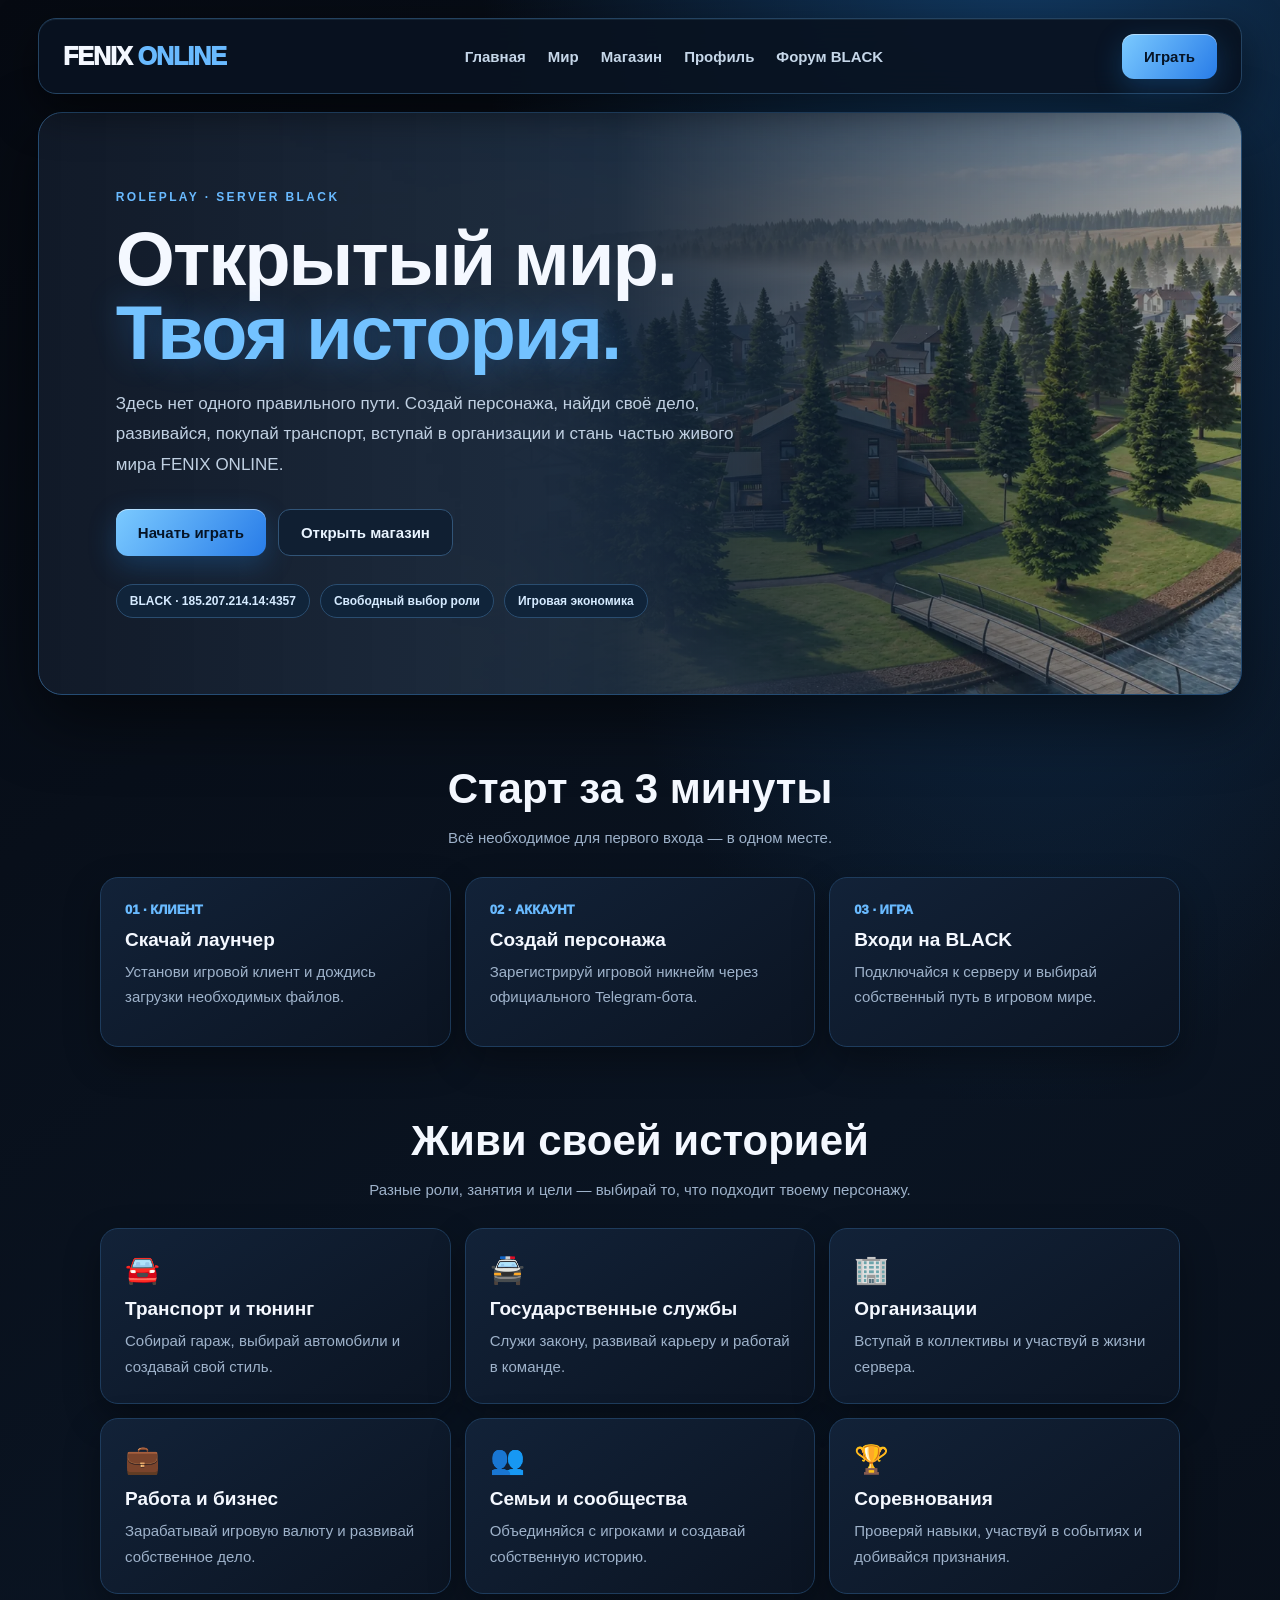
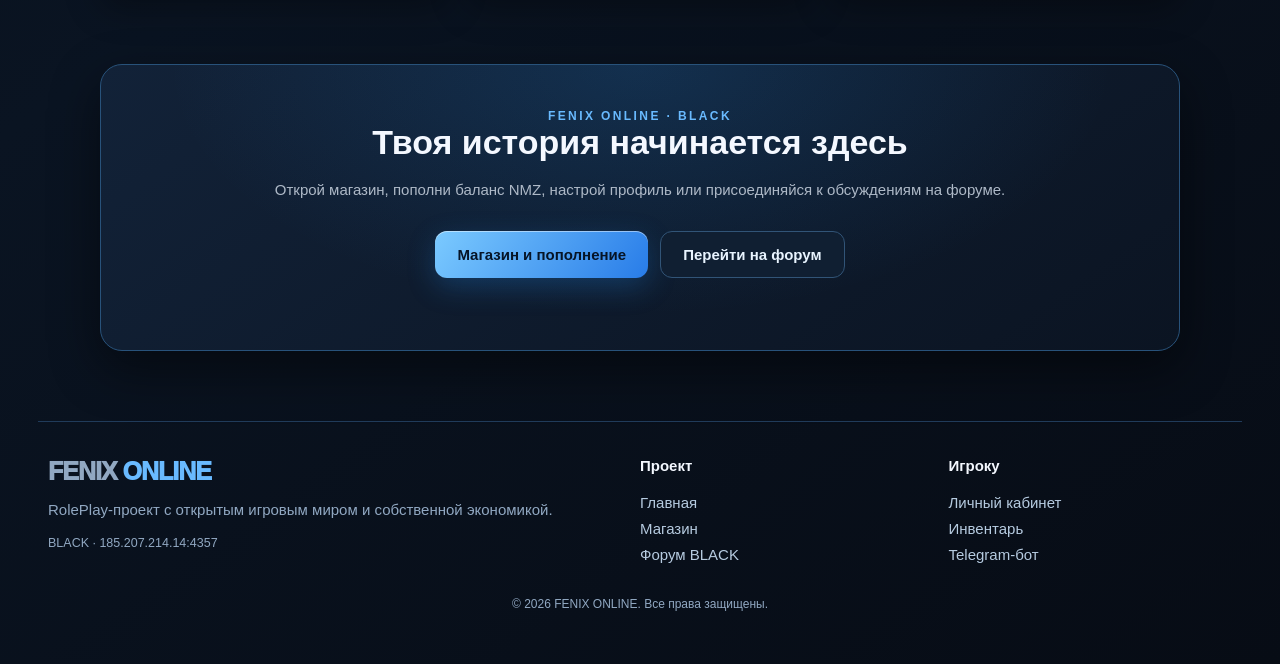
==== webapp/index.html @ 5102ebbe "Refresh FENIX website visual theme (CSS only)" ====
<!doctype html><html lang="ru"><head><meta charset="utf-8"><meta name="viewport" content="width=device-width,initial-scale=1"><title>FENIX ONLINE — Открытый мир. Твоя история.</title><style>
*{box-sizing:border-box}html{scroll-behavior:smooth}body{margin:0;background:#090d13;color:#f3f6fa;font:15px Inter,Segoe UI,Arial,sans-serif}a{color:inherit;text-decoration:none}.wrap{max-width:1240px;margin:auto;padding:18px}.nav{height:76px;display:flex;align-items:center;justify-content:space-between;gap:24px;padding:0 24px;background:#111821ef;border:1px solid #303a47;border-radius:18px;position:sticky;top:10px;z-index:5;backdrop-filter:blur(16px)}.brand{font-size:25px;font-weight:1000;letter-spacing:-1px}.brand span{color:#ffae2b}.links{display:flex;gap:22px;align-items:center;flex-wrap:wrap;font-weight:700;color:#c3ccd7}.links a:hover{color:#ffc15a}.btn{display:inline-flex;align-items:center;justify-content:center;padding:14px 22px;border-radius:12px;background:linear-gradient(110deg,#ffc04d,#ff9417);color:#201506;font-weight:900;border:0;cursor:pointer;box-shadow:0 9px 25px #ff9e1c28}.btn.ghost{background:#1a2330;color:#f3f6fa;border:1px solid #3a4655;box-shadow:none}.hero{margin:18px 0;border:1px solid #394352;border-radius:24px;min-height:560px;display:flex;align-items:center;padding:clamp(28px,6vw,82px);background:linear-gradient(90deg,#090d13 0%,#090d13e8 38%,#090d1350 100%),url('/assets/home-v748-world.webp') center/cover;overflow:hidden}.hero-inner{max-width:670px}.eyebrow{font-size:12px;letter-spacing:2.4px;color:#ffb43e;font-weight:900}.hero h1{font-size:clamp(42px,6vw,76px);line-height:.98;letter-spacing:-2px;margin:18px 0}.hero h1 span{color:#ffad2e}.lead{color:#c0c9d4;font-size:17px;line-height:1.8;max-width:630px}.actions{display:flex;gap:12px;flex-wrap:wrap;margin:28px 0}.pills{display:flex;gap:10px;flex-wrap:wrap}.pill{padding:9px 13px;border-radius:999px;background:#ffffff12;border:1px solid #ffffff20;color:#d6dde6;font-size:12px;font-weight:700}.section{max-width:1080px;margin:70px auto}.title{text-align:center;font-size:clamp(28px,4vw,42px);margin:0 0 12px}.sub{text-align:center;color:#9eabb9;line-height:1.7;max-width:700px;margin:0 auto 26px}.steps,.features{display:grid;grid-template-columns:repeat(3,1fr);gap:14px}.card,.feature{padding:24px;background:linear-gradient(145deg,#171f2a,#10161f);border:1px solid #303a47;border-radius:18px;min-height:170px}.num{color:#ffb13b;font-weight:1000;font-size:13px}.card h3,.feature h3{margin:12px 0 8px;font-size:19px}.card p,.feature p{color:#aeb9c7;line-height:1.7;margin:0}.feature .ico{font-size:28px}.cta{padding:44px;text-align:center;border-radius:22px;border:1px solid #66471f;background:radial-gradient(ellipse at 50% 0,#ff9e1c25,transparent 60%),linear-gradient(145deg,#171f2a,#10161f)}.cta h2{font-size:34px;margin:0 0 12px}.cta p{color:#aeb9c7;line-height:1.7}.footer{border-top:1px solid #303a47;margin-top:70px;padding:35px 10px;color:#8895a4}.footgrid{display:grid;grid-template-columns:2fr 1fr 1fr;gap:25px}.footer h4{color:#f2f5f8;margin-top:0}.footer a{display:block;margin:9px 0;color:#aeb9c7}.copyright{margin-top:25px;font-size:12px;text-align:center}@media(max-width:850px){.nav{height:auto;padding:16px;align-items:flex-start;flex-direction:column}.links{gap:13px}.hero{min-height:480px;background-position:58% center}.steps,.features{grid-template-columns:1fr 1fr}.footgrid{grid-template-columns:1fr 1fr}}@media(max-width:560px){.wrap{padding:10px}.hero{padding:28px 20px;min-height:490px}.hero h1{font-size:44px}.lead{font-size:15px}.steps,.features,.footgrid{grid-template-columns:1fr}.section{margin:48px auto}.cta{padding:30px 20px}}
/* FENIX ONLINE visual refresh — CSS only */
:root{color-scheme:dark;--fx-bg:#070c15;--fx-panel:#0e1929;--fx-line:#203b5a;--fx-blue:#65baff;--fx-muted:#9eb2ca}
body{background:radial-gradient(ellipse at 80% -10%,#123d68 0,transparent 38%),linear-gradient(145deg,#060a12,#0a1422 55%,#070c15);color:#f4f8ff}
.nav{background:#091321ed;border-color:#244361;box-shadow:0 16px 44px #0008,inset 0 1px #8bcaff16}
.brand span,.eyebrow,.num{color:#69baff}
.links{color:#c6d7e9}.links a:hover{color:#80c8ff}
.btn{background:linear-gradient(125deg,#7bcaff,#287ce8);color:#061426;box-shadow:0 9px 28px #2188e644,inset 0 1px #fff7;transition:.2s}
.btn:hover{transform:translateY(-2px);box-shadow:0 13px 34px #2188e666}
.btn.ghost{background:#101f32;color:#e9f4ff;border:1px solid #315477;box-shadow:none}
.hero{border-color:#254c73;background:linear-gradient(90deg,#07101ff5 0%,#0a1b30e8 48%,#09172855 100%),url('/assets/home-v748-world.webp') center/cover;box-shadow:0 24px 65px #0008}
.hero h1 span{color:#73c2ff;text-shadow:0 0 34px #3a9cff55}.lead{color:#c0d0e2}
.pill{background:#10243a;border-color:#2a4d70;color:#d5eaff}
.card,.feature{background:linear-gradient(145deg,#122238,#0b1422);border-color:#1e3c5d;box-shadow:0 14px 36px #0005;transition:.22s}
.card:hover,.feature:hover{transform:translateY(-4px);border-color:#4a94ce;box-shadow:0 20px 44px #0008,0 0 24px #268be51c}
.card p,.feature p,.sub{color:var(--fx-muted)}
.cta{border-color:#28527a;background:radial-gradient(ellipse at 50% 0,#258de52b,transparent 62%),linear-gradient(145deg,#122238,#0b1422);box-shadow:0 18px 50px #0007}
.footer{border-color:#203b5a;color:#91a8c2}.footer h4{color:#f4f8ff}.footer a{color:#b6cbe0}.footer a:hover{color:#72c1ff}
@media(prefers-reduced-motion:reduce){*,*::before,*::after{transition:none!important;scroll-behavior:auto!important}}
</style></head><body><main class="wrap"><header class="nav"><a class="brand" href="/">FENIX <span>ONLINE</span></a><nav class="links"><a href="/">Главная</a><a href="#world">Мир</a><a href="/store">Магазин</a><a href="/account">Профиль</a><a href="http://forum.wh35748.web1.maze-tech.ru/index.php?forums/black.23/">Форум BLACK</a></nav><a class="btn" href="samp://185.207.214.14:4357">Играть</a></header>
<section class="hero"><div class="hero-inner"><div class="eyebrow">ROLEPLAY · SERVER BLACK</div><h1>Открытый мир.<br><span>Твоя история.</span></h1><p class="lead">Здесь нет одного правильного пути. Создай персонажа, найди своё дело, развивайся, покупай транспорт, вступай в организации и стань частью живого мира FENIX ONLINE.</p><div class="actions"><a class="btn" href="samp://185.207.214.14:4357">Начать играть</a><a class="btn ghost" href="/store">Открыть магазин</a></div><div class="pills"><span class="pill">BLACK · 185.207.214.14:4357</span><span class="pill">Свободный выбор роли</span><span class="pill">Игровая экономика</span></div></div></section>
<section class="section"><h2 class="title">Старт за 3 минуты</h2><p class="sub">Всё необходимое для первого входа — в одном месте.</p><div class="steps"><article class="card"><div class="num">01 · КЛИЕНТ</div><h3>Скачай лаунчер</h3><p>Установи игровой клиент и дождись загрузки необходимых файлов.</p></article><article class="card"><div class="num">02 · АККАУНТ</div><h3>Создай персонажа</h3><p>Зарегистрируй игровой никнейм через официального Telegram-бота.</p></article><article class="card"><div class="num">03 · ИГРА</div><h3>Входи на BLACK</h3><p>Подключайся к серверу и выбирай собственный путь в игровом мире.</p></article></div></section>
<section class="section" id="world"><h2 class="title">Живи своей историей</h2><p class="sub">Разные роли, занятия и цели — выбирай то, что подходит твоему персонажу.</p><div class="features"><article class="feature"><div class="ico">🚘</div><h3>Транспорт и тюнинг</h3><p>Собирай гараж, выбирай автомобили и создавай свой стиль.</p></article><article class="feature"><div class="ico">🚔</div><h3>Государственные службы</h3><p>Служи закону, развивай карьеру и работай в команде.</p></article><article class="feature"><div class="ico">🏢</div><h3>Организации</h3><p>Вступай в коллективы и участвуй в жизни сервера.</p></article><article class="feature"><div class="ico">💼</div><h3>Работа и бизнес</h3><p>Зарабатывай игровую валюту и развивай собственное дело.</p></article><article class="feature"><div class="ico">👥</div><h3>Семьи и сообщества</h3><p>Объединяйся с игроками и создавай собственную историю.</p></article><article class="feature"><div class="ico">🏆</div><h3>Соревнования</h3><p>Проверяй навыки, участвуй в событиях и добивайся признания.</p></article></div></section>
<section class="section"><div class="cta"><div class="eyebrow">FENIX ONLINE · BLACK</div><h2>Твоя история начинается здесь</h2><p>Открой магазин, пополни баланс NMZ, настрой профиль или присоединяйся к обсуждениям на форуме.</p><div class="actions" style="justify-content:center"><a class="btn" href="/store">Магазин и пополнение</a><a class="btn ghost" href="http://forum.wh35748.web1.maze-tech.ru/index.php?forums/black.23/">Перейти на форум</a></div></div></section>
<footer class="footer"><div class="footgrid"><div><div class="brand">FENIX <span>ONLINE</span></div><p>RolePlay-проект с открытым игровым миром и собственной экономикой.</p><small>BLACK · 185.207.214.14:4357</small></div><div><h4>Проект</h4><a href="/">Главная</a><a href="/store">Магазин</a><a href="http://forum.wh35748.web1.maze-tech.ru/index.php?forums/black.23/">Форум BLACK</a></div><div><h4>Игроку</h4><a href="/account">Личный кабинет</a><a href="/inventory">Инвентарь</a><a href="https://t.me/FenixMediarobot">Telegram-бот</a></div></div><div class="copyright">© 2026 FENIX ONLINE. Все права защищены.</div></footer></main></body></html>
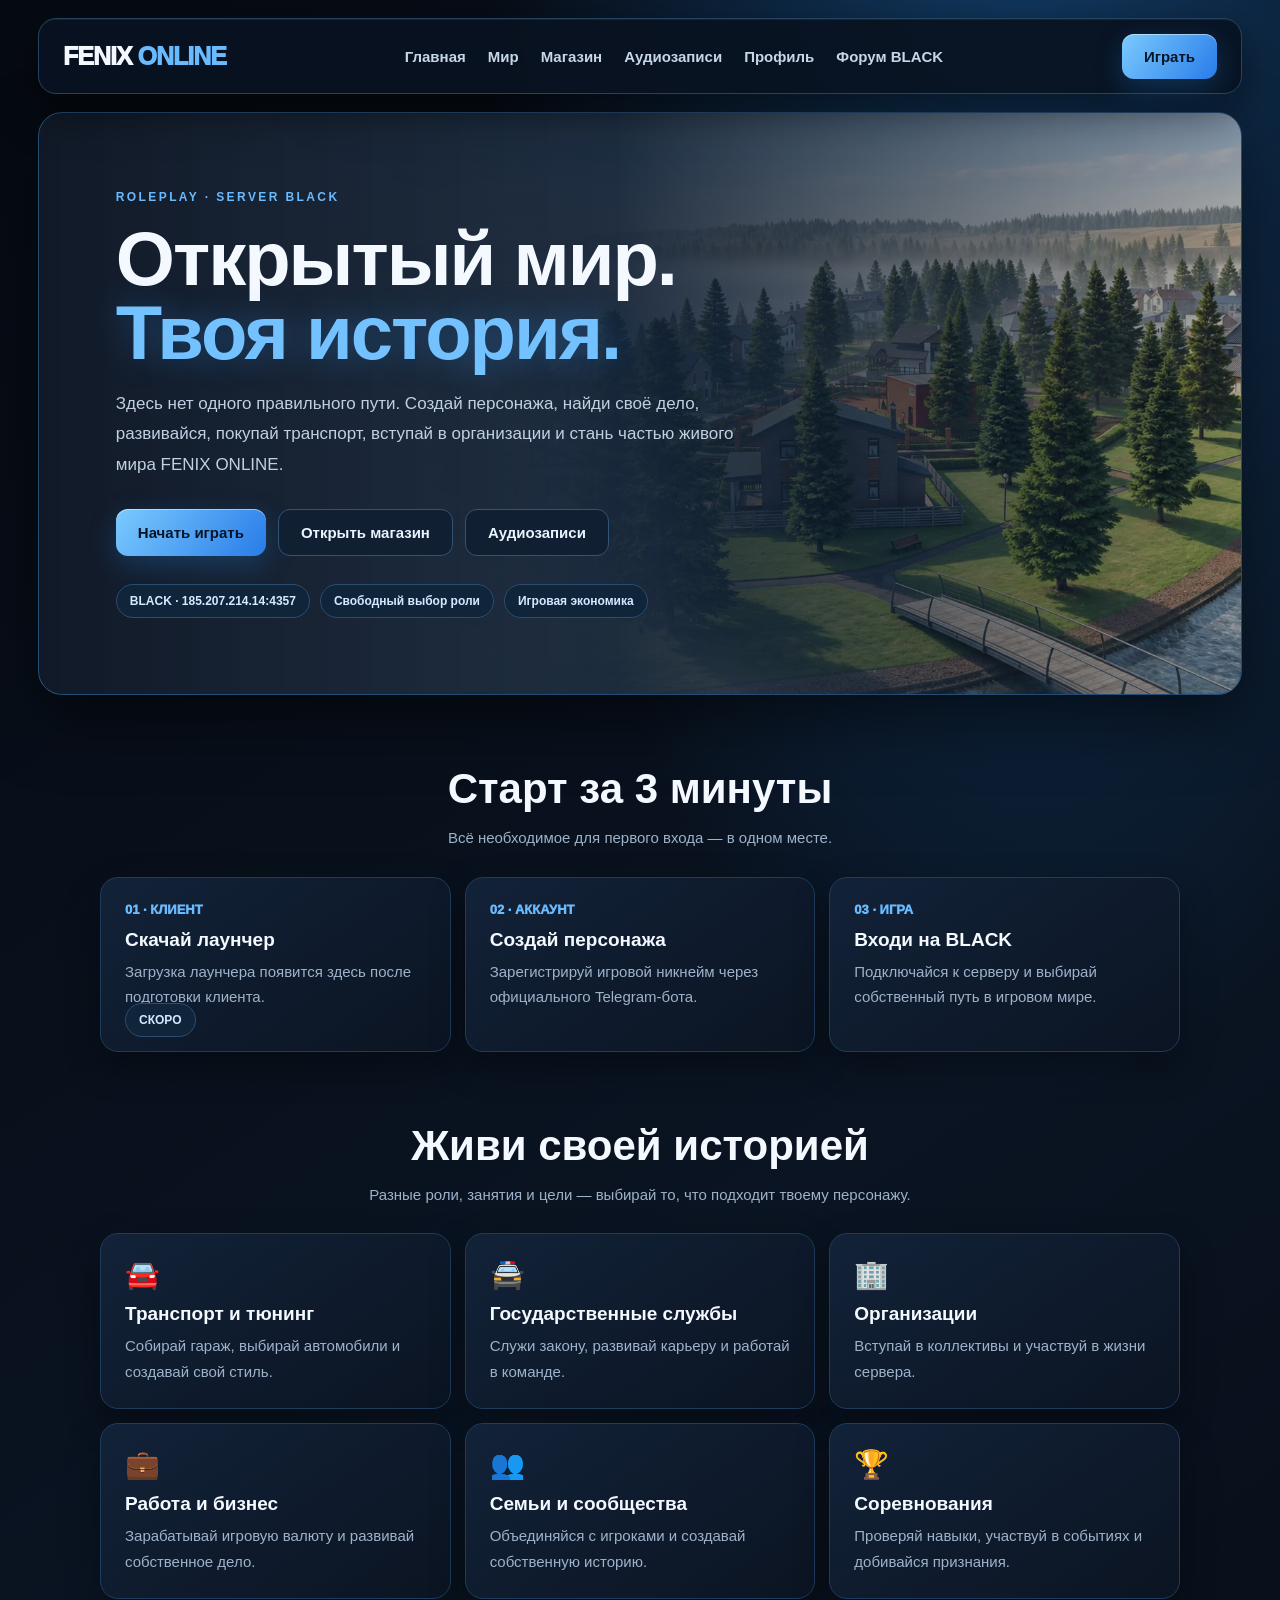
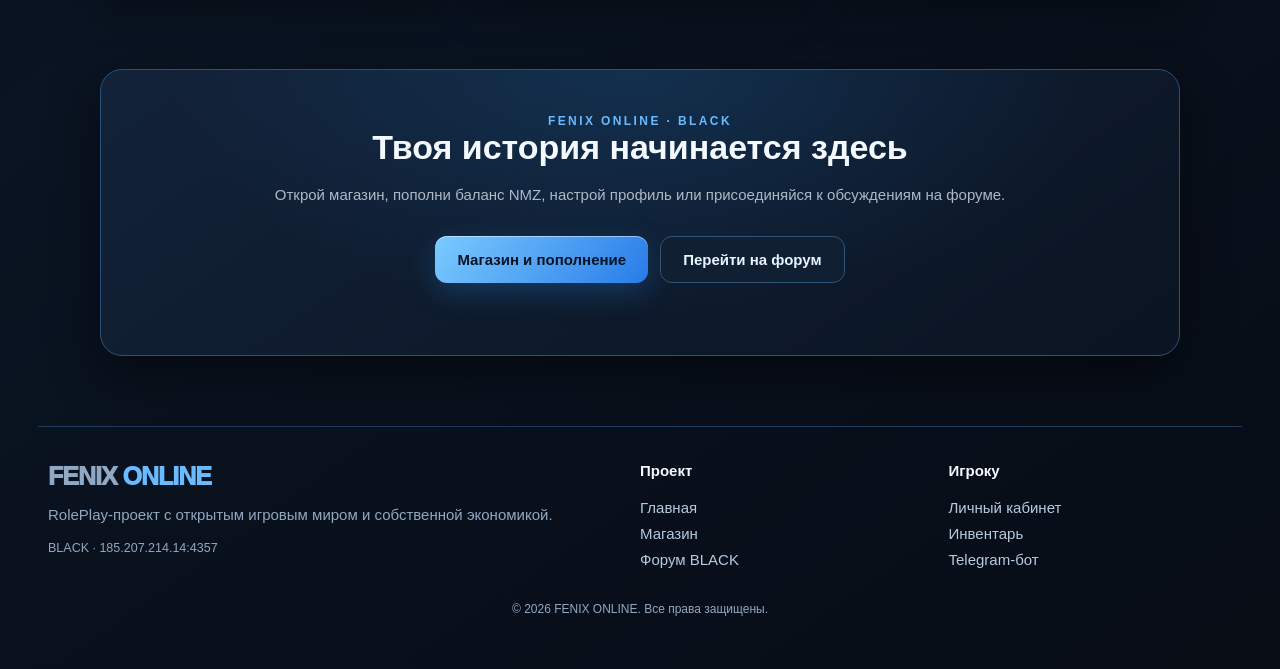
==== commit 6f3ee9a3: "Add audio library navigation and launcher coming soon state" ====
--- a/webapp/index.html
+++ b/webapp/index.html
@@ -18,9 +18,9 @@
 .cta{border-color:#28527a;background:radial-gradient(ellipse at 50% 0,#258de52b,transparent 62%),linear-gradient(145deg,#122238,#0b1422);box-shadow:0 18px 50px #0007}
 .footer{border-color:#203b5a;color:#91a8c2}.footer h4{color:#f4f8ff}.footer a{color:#b6cbe0}.footer a:hover{color:#72c1ff}
 @media(prefers-reduced-motion:reduce){*,*::before,*::after{transition:none!important;scroll-behavior:auto!important}}
-</style></head><body><main class="wrap"><header class="nav"><a class="brand" href="/">FENIX <span>ONLINE</span></a><nav class="links"><a href="/">Главная</a><a href="#world">Мир</a><a href="/store">Магазин</a><a href="/account">Профиль</a><a href="http://forum.wh35748.web1.maze-tech.ru/index.php?forums/black.23/">Форум BLACK</a></nav><a class="btn" href="samp://185.207.214.14:4357">Играть</a></header>
-<section class="hero"><div class="hero-inner"><div class="eyebrow">ROLEPLAY · SERVER BLACK</div><h1>Открытый мир.<br><span>Твоя история.</span></h1><p class="lead">Здесь нет одного правильного пути. Создай персонажа, найди своё дело, развивайся, покупай транспорт, вступай в организации и стань частью живого мира FENIX ONLINE.</p><div class="actions"><a class="btn" href="samp://185.207.214.14:4357">Начать играть</a><a class="btn ghost" href="/store">Открыть магазин</a></div><div class="pills"><span class="pill">BLACK · 185.207.214.14:4357</span><span class="pill">Свободный выбор роли</span><span class="pill">Игровая экономика</span></div></div></section>
-<section class="section"><h2 class="title">Старт за 3 минуты</h2><p class="sub">Всё необходимое для первого входа — в одном месте.</p><div class="steps"><article class="card"><div class="num">01 · КЛИЕНТ</div><h3>Скачай лаунчер</h3><p>Установи игровой клиент и дождись загрузки необходимых файлов.</p></article><article class="card"><div class="num">02 · АККАУНТ</div><h3>Создай персонажа</h3><p>Зарегистрируй игровой никнейм через официального Telegram-бота.</p></article><article class="card"><div class="num">03 · ИГРА</div><h3>Входи на BLACK</h3><p>Подключайся к серверу и выбирай собственный путь в игровом мире.</p></article></div></section>
+</style></head><body><main class="wrap"><header class="nav"><a class="brand" href="/">FENIX <span>ONLINE</span></a><nav class="links"><a href="/">Главная</a><a href="#world">Мир</a><a href="/store">Магазин</a><a href="/audio">Аудиозаписи</a><a href="/account">Профиль</a><a href="http://forum.wh35748.web1.maze-tech.ru/index.php?forums/black.23/">Форум BLACK</a></nav><a class="btn" href="samp://185.207.214.14:4357">Играть</a></header>
+<section class="hero"><div class="hero-inner"><div class="eyebrow">ROLEPLAY · SERVER BLACK</div><h1>Открытый мир.<br><span>Твоя история.</span></h1><p class="lead">Здесь нет одного правильного пути. Создай персонажа, найди своё дело, развивайся, покупай транспорт, вступай в организации и стань частью живого мира FENIX ONLINE.</p><div class="actions"><a class="btn" href="samp://185.207.214.14:4357">Начать играть</a><a class="btn ghost" href="/store">Открыть магазин</a><a class="btn ghost" href="/audio">Аудиозаписи</a></div><div class="pills"><span class="pill">BLACK · 185.207.214.14:4357</span><span class="pill">Свободный выбор роли</span><span class="pill">Игровая экономика</span></div></div></section>
+<section class="section"><h2 class="title">Старт за 3 минуты</h2><p class="sub">Всё необходимое для первого входа — в одном месте.</p><div class="steps"><article class="card"><div class="num">01 · КЛИЕНТ</div><h3>Скачай лаунчер</h3><p>Загрузка лаунчера появится здесь после подготовки клиента.</p><span class="pill">СКОРО</span></article><article class="card"><div class="num">02 · АККАУНТ</div><h3>Создай персонажа</h3><p>Зарегистрируй игровой никнейм через официального Telegram-бота.</p></article><article class="card"><div class="num">03 · ИГРА</div><h3>Входи на BLACK</h3><p>Подключайся к серверу и выбирай собственный путь в игровом мире.</p></article></div></section>
 <section class="section" id="world"><h2 class="title">Живи своей историей</h2><p class="sub">Разные роли, занятия и цели — выбирай то, что подходит твоему персонажу.</p><div class="features"><article class="feature"><div class="ico">🚘</div><h3>Транспорт и тюнинг</h3><p>Собирай гараж, выбирай автомобили и создавай свой стиль.</p></article><article class="feature"><div class="ico">🚔</div><h3>Государственные службы</h3><p>Служи закону, развивай карьеру и работай в команде.</p></article><article class="feature"><div class="ico">🏢</div><h3>Организации</h3><p>Вступай в коллективы и участвуй в жизни сервера.</p></article><article class="feature"><div class="ico">💼</div><h3>Работа и бизнес</h3><p>Зарабатывай игровую валюту и развивай собственное дело.</p></article><article class="feature"><div class="ico">👥</div><h3>Семьи и сообщества</h3><p>Объединяйся с игроками и создавай собственную историю.</p></article><article class="feature"><div class="ico">🏆</div><h3>Соревнования</h3><p>Проверяй навыки, участвуй в событиях и добивайся признания.</p></article></div></section>
 <section class="section"><div class="cta"><div class="eyebrow">FENIX ONLINE · BLACK</div><h2>Твоя история начинается здесь</h2><p>Открой магазин, пополни баланс NMZ, настрой профиль или присоединяйся к обсуждениям на форуме.</p><div class="actions" style="justify-content:center"><a class="btn" href="/store">Магазин и пополнение</a><a class="btn ghost" href="http://forum.wh35748.web1.maze-tech.ru/index.php?forums/black.23/">Перейти на форум</a></div></div></section>
 <footer class="footer"><div class="footgrid"><div><div class="brand">FENIX <span>ONLINE</span></div><p>RolePlay-проект с открытым игровым миром и собственной экономикой.</p><small>BLACK · 185.207.214.14:4357</small></div><div><h4>Проект</h4><a href="/">Главная</a><a href="/store">Магазин</a><a href="http://forum.wh35748.web1.maze-tech.ru/index.php?forums/black.23/">Форум BLACK</a></div><div><h4>Игроку</h4><a href="/account">Личный кабинет</a><a href="/inventory">Инвентарь</a><a href="https://t.me/FenixMediarobot">Telegram-бот</a></div></div><div class="copyright">© 2026 FENIX ONLINE. Все права защищены.</div></footer></main></body></html>
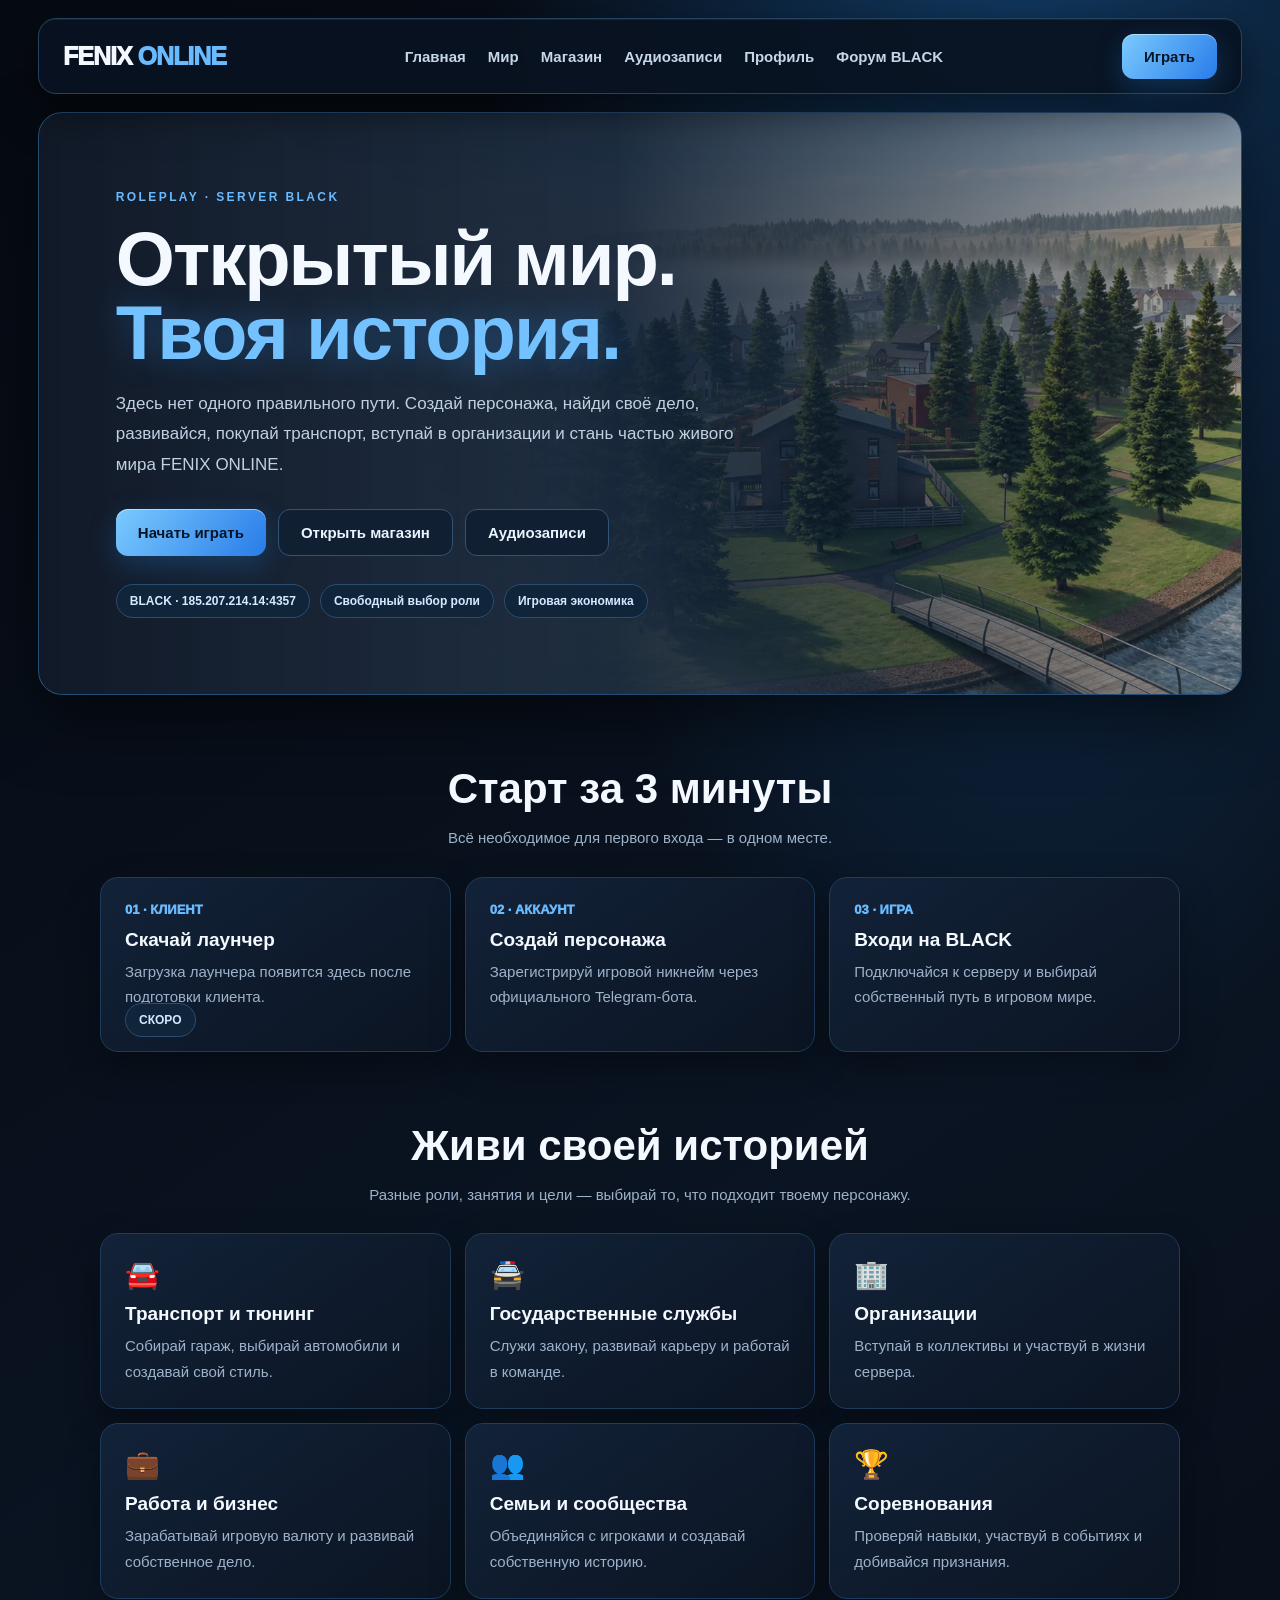
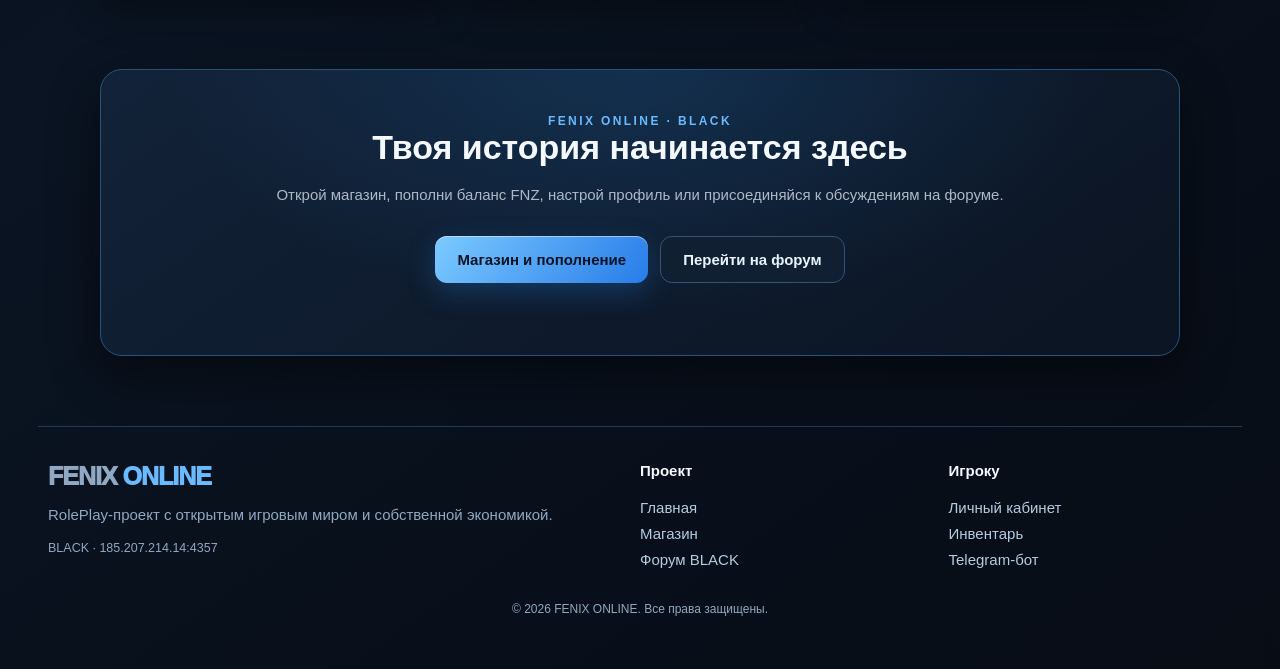
==== commit ef1841b9: "Rename player currency NMZ to FNZ" ====
--- a/webapp/index.html
+++ b/webapp/index.html
@@ -22,5 +22,5 @@
 <section class="hero"><div class="hero-inner"><div class="eyebrow">ROLEPLAY · SERVER BLACK</div><h1>Открытый мир.<br><span>Твоя история.</span></h1><p class="lead">Здесь нет одного правильного пути. Создай персонажа, найди своё дело, развивайся, покупай транспорт, вступай в организации и стань частью живого мира FENIX ONLINE.</p><div class="actions"><a class="btn" href="samp://185.207.214.14:4357">Начать играть</a><a class="btn ghost" href="/store">Открыть магазин</a><a class="btn ghost" href="/audio">Аудиозаписи</a></div><div class="pills"><span class="pill">BLACK · 185.207.214.14:4357</span><span class="pill">Свободный выбор роли</span><span class="pill">Игровая экономика</span></div></div></section>
 <section class="section"><h2 class="title">Старт за 3 минуты</h2><p class="sub">Всё необходимое для первого входа — в одном месте.</p><div class="steps"><article class="card"><div class="num">01 · КЛИЕНТ</div><h3>Скачай лаунчер</h3><p>Загрузка лаунчера появится здесь после подготовки клиента.</p><span class="pill">СКОРО</span></article><article class="card"><div class="num">02 · АККАУНТ</div><h3>Создай персонажа</h3><p>Зарегистрируй игровой никнейм через официального Telegram-бота.</p></article><article class="card"><div class="num">03 · ИГРА</div><h3>Входи на BLACK</h3><p>Подключайся к серверу и выбирай собственный путь в игровом мире.</p></article></div></section>
 <section class="section" id="world"><h2 class="title">Живи своей историей</h2><p class="sub">Разные роли, занятия и цели — выбирай то, что подходит твоему персонажу.</p><div class="features"><article class="feature"><div class="ico">🚘</div><h3>Транспорт и тюнинг</h3><p>Собирай гараж, выбирай автомобили и создавай свой стиль.</p></article><article class="feature"><div class="ico">🚔</div><h3>Государственные службы</h3><p>Служи закону, развивай карьеру и работай в команде.</p></article><article class="feature"><div class="ico">🏢</div><h3>Организации</h3><p>Вступай в коллективы и участвуй в жизни сервера.</p></article><article class="feature"><div class="ico">💼</div><h3>Работа и бизнес</h3><p>Зарабатывай игровую валюту и развивай собственное дело.</p></article><article class="feature"><div class="ico">👥</div><h3>Семьи и сообщества</h3><p>Объединяйся с игроками и создавай собственную историю.</p></article><article class="feature"><div class="ico">🏆</div><h3>Соревнования</h3><p>Проверяй навыки, участвуй в событиях и добивайся признания.</p></article></div></section>
-<section class="section"><div class="cta"><div class="eyebrow">FENIX ONLINE · BLACK</div><h2>Твоя история начинается здесь</h2><p>Открой магазин, пополни баланс NMZ, настрой профиль или присоединяйся к обсуждениям на форуме.</p><div class="actions" style="justify-content:center"><a class="btn" href="/store">Магазин и пополнение</a><a class="btn ghost" href="http://forum.wh35748.web1.maze-tech.ru/index.php?forums/black.23/">Перейти на форум</a></div></div></section>
+<section class="section"><div class="cta"><div class="eyebrow">FENIX ONLINE · BLACK</div><h2>Твоя история начинается здесь</h2><p>Открой магазин, пополни баланс FNZ, настрой профиль или присоединяйся к обсуждениям на форуме.</p><div class="actions" style="justify-content:center"><a class="btn" href="/store">Магазин и пополнение</a><a class="btn ghost" href="http://forum.wh35748.web1.maze-tech.ru/index.php?forums/black.23/">Перейти на форум</a></div></div></section>
 <footer class="footer"><div class="footgrid"><div><div class="brand">FENIX <span>ONLINE</span></div><p>RolePlay-проект с открытым игровым миром и собственной экономикой.</p><small>BLACK · 185.207.214.14:4357</small></div><div><h4>Проект</h4><a href="/">Главная</a><a href="/store">Магазин</a><a href="http://forum.wh35748.web1.maze-tech.ru/index.php?forums/black.23/">Форум BLACK</a></div><div><h4>Игроку</h4><a href="/account">Личный кабинет</a><a href="/inventory">Инвентарь</a><a href="https://t.me/FenixMediarobot">Telegram-бот</a></div></div><div class="copyright">© 2026 FENIX ONLINE. Все права защищены.</div></footer></main></body></html>
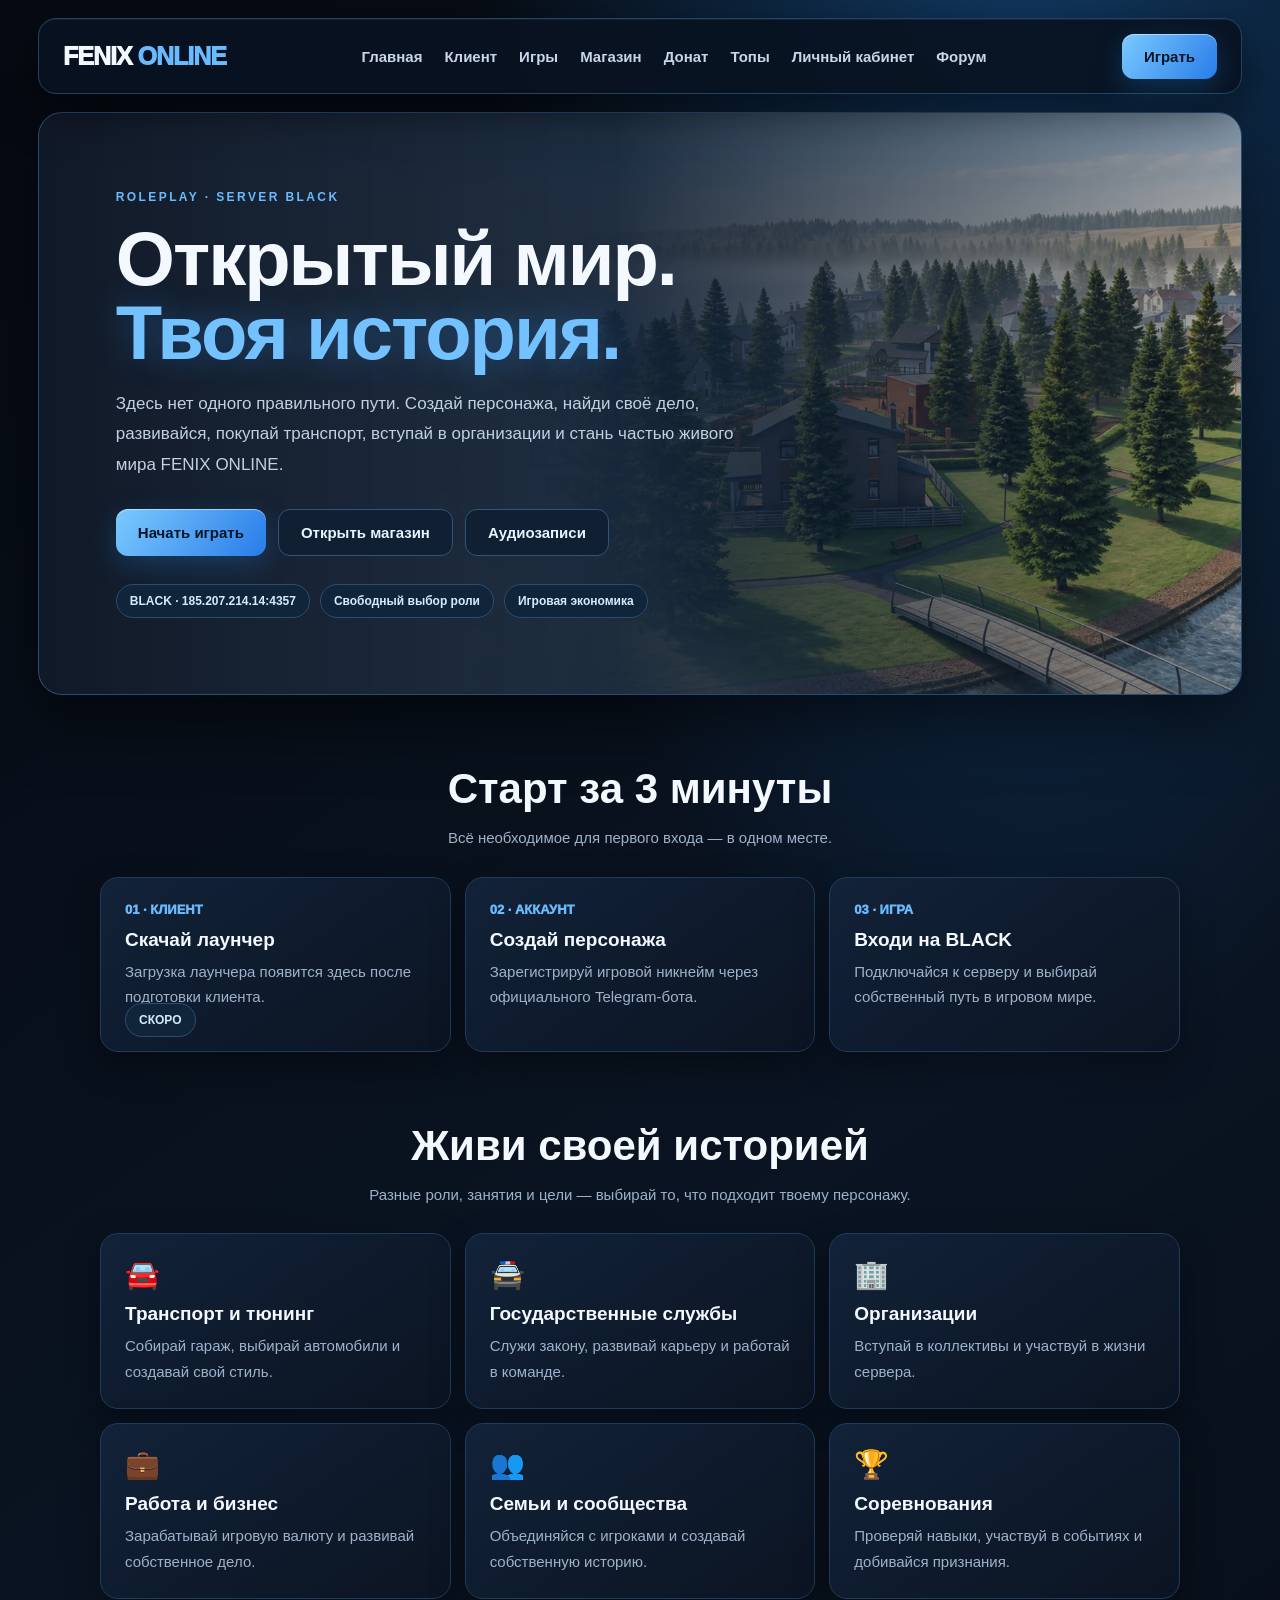
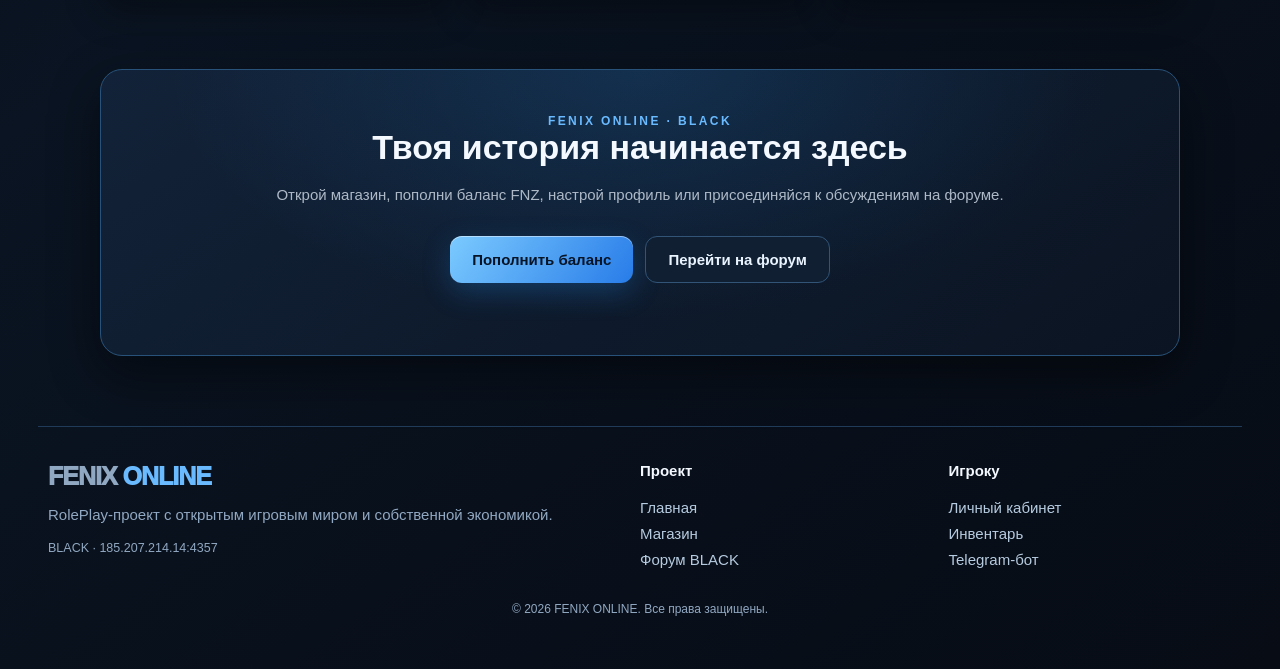
==== commit 4ebc9dd0: "Add full FENIX site navigation to homepage" ====
--- a/webapp/index.html
+++ b/webapp/index.html
@@ -18,9 +18,9 @@
 .cta{border-color:#28527a;background:radial-gradient(ellipse at 50% 0,#258de52b,transparent 62%),linear-gradient(145deg,#122238,#0b1422);box-shadow:0 18px 50px #0007}
 .footer{border-color:#203b5a;color:#91a8c2}.footer h4{color:#f4f8ff}.footer a{color:#b6cbe0}.footer a:hover{color:#72c1ff}
 @media(prefers-reduced-motion:reduce){*,*::before,*::after{transition:none!important;scroll-behavior:auto!important}}
-</style></head><body><main class="wrap"><header class="nav"><a class="brand" href="/">FENIX <span>ONLINE</span></a><nav class="links"><a href="/">Главная</a><a href="#world">Мир</a><a href="/store">Магазин</a><a href="/audio">Аудиозаписи</a><a href="/account">Профиль</a><a href="http://forum.wh35748.web1.maze-tech.ru/index.php?forums/black.23/">Форум BLACK</a></nav><a class="btn" href="samp://185.207.214.14:4357">Играть</a></header>
+</style></head><body><main class="wrap"><header class="nav"><a class="brand" href="/">FENIX <span>ONLINE</span></a><nav class="links"><a href="/">Главная</a><a href="/client.html">Клиент</a><a href="/Games.php">Игры</a><a href="/shop.html">Магазин</a><a href="/donate.html">Донат</a><a href="/tops.html">Топы</a><a href="/account.html">Личный кабинет</a><a href="http://forum.wh35748.web1.maze-tech.ru/index.php?forums/black.23/">Форум</a></nav><a class="btn" href="samp://185.207.214.14:4357">Играть</a></header>
 <section class="hero"><div class="hero-inner"><div class="eyebrow">ROLEPLAY · SERVER BLACK</div><h1>Открытый мир.<br><span>Твоя история.</span></h1><p class="lead">Здесь нет одного правильного пути. Создай персонажа, найди своё дело, развивайся, покупай транспорт, вступай в организации и стань частью живого мира FENIX ONLINE.</p><div class="actions"><a class="btn" href="samp://185.207.214.14:4357">Начать играть</a><a class="btn ghost" href="/store">Открыть магазин</a><a class="btn ghost" href="/audio">Аудиозаписи</a></div><div class="pills"><span class="pill">BLACK · 185.207.214.14:4357</span><span class="pill">Свободный выбор роли</span><span class="pill">Игровая экономика</span></div></div></section>
 <section class="section"><h2 class="title">Старт за 3 минуты</h2><p class="sub">Всё необходимое для первого входа — в одном месте.</p><div class="steps"><article class="card"><div class="num">01 · КЛИЕНТ</div><h3>Скачай лаунчер</h3><p>Загрузка лаунчера появится здесь после подготовки клиента.</p><span class="pill">СКОРО</span></article><article class="card"><div class="num">02 · АККАУНТ</div><h3>Создай персонажа</h3><p>Зарегистрируй игровой никнейм через официального Telegram-бота.</p></article><article class="card"><div class="num">03 · ИГРА</div><h3>Входи на BLACK</h3><p>Подключайся к серверу и выбирай собственный путь в игровом мире.</p></article></div></section>
 <section class="section" id="world"><h2 class="title">Живи своей историей</h2><p class="sub">Разные роли, занятия и цели — выбирай то, что подходит твоему персонажу.</p><div class="features"><article class="feature"><div class="ico">🚘</div><h3>Транспорт и тюнинг</h3><p>Собирай гараж, выбирай автомобили и создавай свой стиль.</p></article><article class="feature"><div class="ico">🚔</div><h3>Государственные службы</h3><p>Служи закону, развивай карьеру и работай в команде.</p></article><article class="feature"><div class="ico">🏢</div><h3>Организации</h3><p>Вступай в коллективы и участвуй в жизни сервера.</p></article><article class="feature"><div class="ico">💼</div><h3>Работа и бизнес</h3><p>Зарабатывай игровую валюту и развивай собственное дело.</p></article><article class="feature"><div class="ico">👥</div><h3>Семьи и сообщества</h3><p>Объединяйся с игроками и создавай собственную историю.</p></article><article class="feature"><div class="ico">🏆</div><h3>Соревнования</h3><p>Проверяй навыки, участвуй в событиях и добивайся признания.</p></article></div></section>
-<section class="section"><div class="cta"><div class="eyebrow">FENIX ONLINE · BLACK</div><h2>Твоя история начинается здесь</h2><p>Открой магазин, пополни баланс FNZ, настрой профиль или присоединяйся к обсуждениям на форуме.</p><div class="actions" style="justify-content:center"><a class="btn" href="/store">Магазин и пополнение</a><a class="btn ghost" href="http://forum.wh35748.web1.maze-tech.ru/index.php?forums/black.23/">Перейти на форум</a></div></div></section>
+<section class="section"><div class="cta"><div class="eyebrow">FENIX ONLINE · BLACK</div><h2>Твоя история начинается здесь</h2><p>Открой магазин, пополни баланс FNZ, настрой профиль или присоединяйся к обсуждениям на форуме.</p><div class="actions" style="justify-content:center"><a class="btn" href="/donate.html">Пополнить баланс</a><a class="btn ghost" href="http://forum.wh35748.web1.maze-tech.ru/index.php?forums/black.23/">Перейти на форум</a></div></div></section>
 <footer class="footer"><div class="footgrid"><div><div class="brand">FENIX <span>ONLINE</span></div><p>RolePlay-проект с открытым игровым миром и собственной экономикой.</p><small>BLACK · 185.207.214.14:4357</small></div><div><h4>Проект</h4><a href="/">Главная</a><a href="/store">Магазин</a><a href="http://forum.wh35748.web1.maze-tech.ru/index.php?forums/black.23/">Форум BLACK</a></div><div><h4>Игроку</h4><a href="/account">Личный кабинет</a><a href="/inventory">Инвентарь</a><a href="https://t.me/FenixMediarobot">Telegram-бот</a></div></div><div class="copyright">© 2026 FENIX ONLINE. Все права защищены.</div></footer></main></body></html>
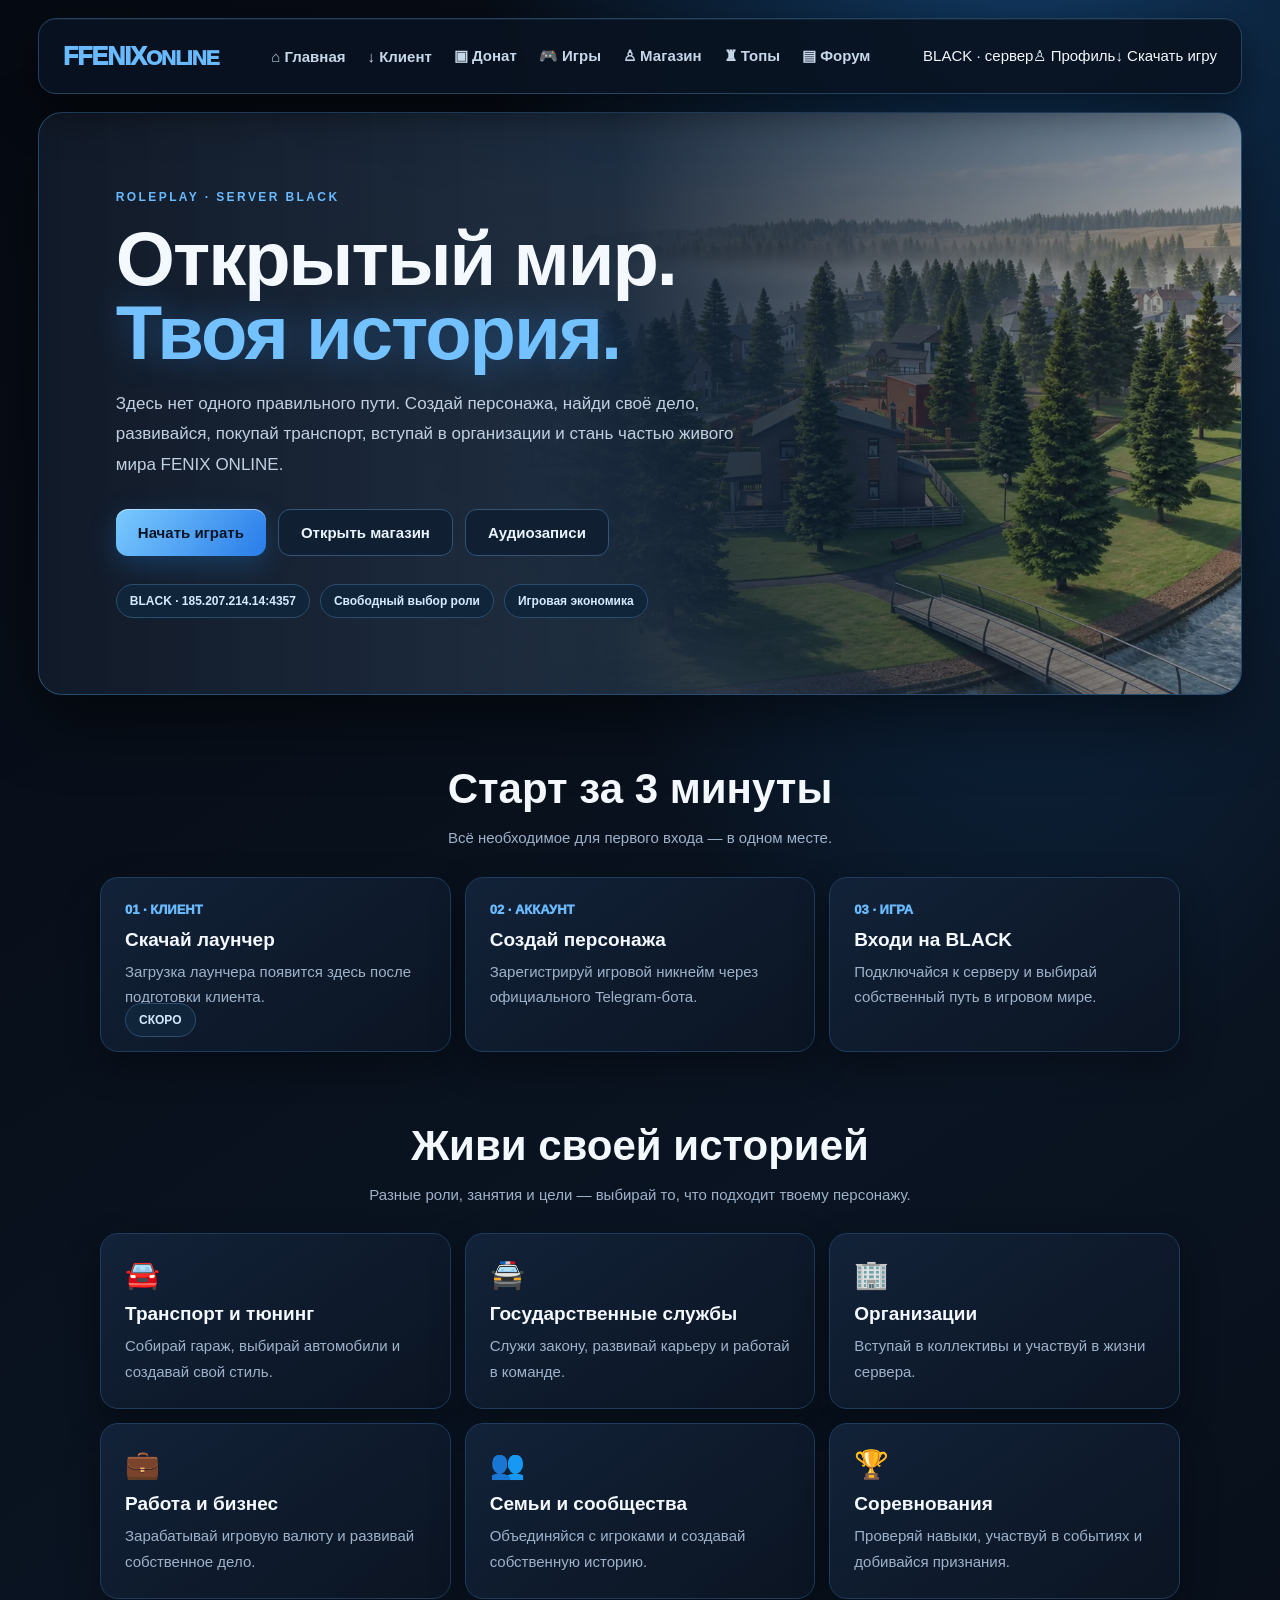
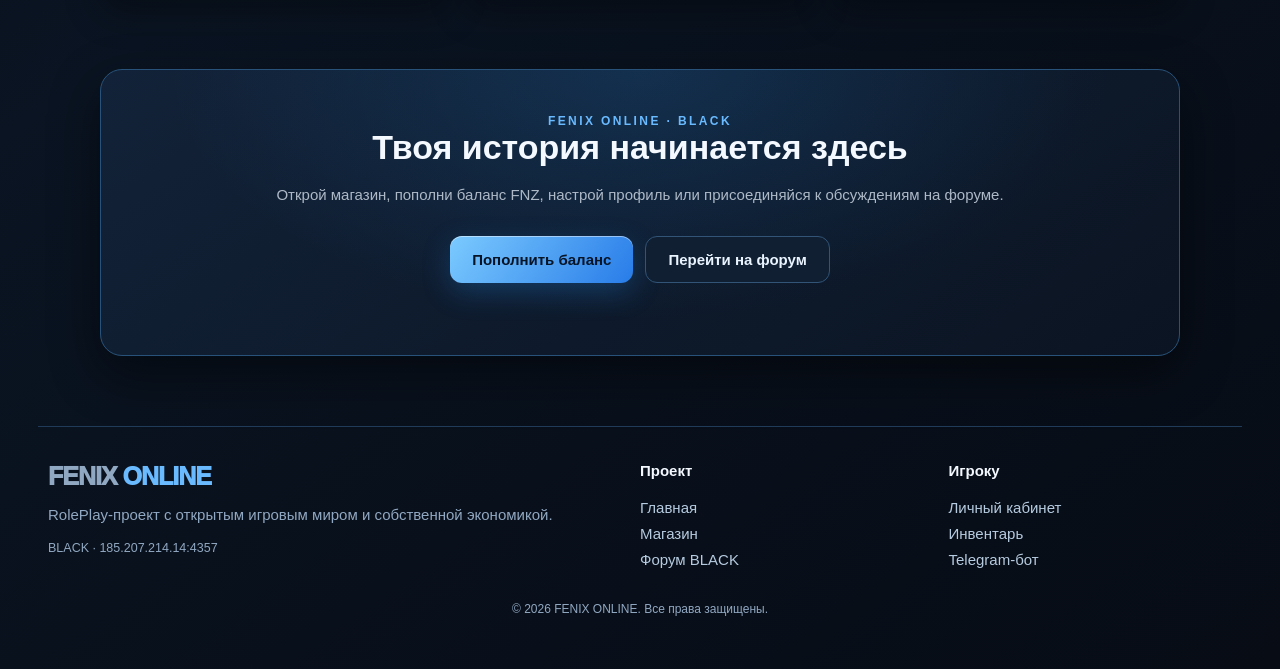
==== commit 74895ddc: "Unify FENIX navigation with supplied reference" ====
--- a/webapp/index.html
+++ b/webapp/index.html
@@ -18,7 +18,7 @@
 .cta{border-color:#28527a;background:radial-gradient(ellipse at 50% 0,#258de52b,transparent 62%),linear-gradient(145deg,#122238,#0b1422);box-shadow:0 18px 50px #0007}
 .footer{border-color:#203b5a;color:#91a8c2}.footer h4{color:#f4f8ff}.footer a{color:#b6cbe0}.footer a:hover{color:#72c1ff}
 @media(prefers-reduced-motion:reduce){*,*::before,*::after{transition:none!important;scroll-behavior:auto!important}}
-</style></head><body><main class="wrap"><header class="nav"><a class="brand" href="/">FENIX <span>ONLINE</span></a><nav class="links"><a href="/">Главная</a><a href="/client.html">Клиент</a><a href="/Games.php">Игры</a><a href="/shop.html">Магазин</a><a href="/donate.html">Донат</a><a href="/tops.html">Топы</a><a href="/account.html">Личный кабинет</a><a href="http://forum.wh35748.web1.maze-tech.ru/index.php?forums/black.23/">Форум</a></nav><a class="btn" href="samp://185.207.214.14:4357">Играть</a></header>
+</style><link rel="stylesheet" href="/assets/fenix.css"></head><body><main class="wrap"><header class="nav fx-nav"><a class="brand fx-brand" href="/"><span class="fx-mark">F</span><span class="fx-brand-copy">FENIX<small>ONLINE</small></span></a><nav class="links fx-links"><a class="active" href="/">⌂ Главная</a><a class="" href="/client.html">↓ Клиент</a><a class="" href="/donate.html">▣ Донат</a><a class="" href="/Games.php">🎮 Игры</a><a href="/shop.html">♙ Магазин</a><a class="" href="/tops.html">♜ Топы</a><a href="http://forum.wh35748.web1.maze-tech.ru/index.php?forums/black.23/" target="_blank" rel="noopener">▤ Форум</a></nav><div class="fx-actions"><span class="fx-online"><i></i> BLACK · сервер</span><a class="fx-profile" href="/account.html">♙ Профиль</a><a class="fx-download" href="/client.html">↓ Скачать игру</a></div></header>
 <section class="hero"><div class="hero-inner"><div class="eyebrow">ROLEPLAY · SERVER BLACK</div><h1>Открытый мир.<br><span>Твоя история.</span></h1><p class="lead">Здесь нет одного правильного пути. Создай персонажа, найди своё дело, развивайся, покупай транспорт, вступай в организации и стань частью живого мира FENIX ONLINE.</p><div class="actions"><a class="btn" href="samp://185.207.214.14:4357">Начать играть</a><a class="btn ghost" href="/store">Открыть магазин</a><a class="btn ghost" href="/audio">Аудиозаписи</a></div><div class="pills"><span class="pill">BLACK · 185.207.214.14:4357</span><span class="pill">Свободный выбор роли</span><span class="pill">Игровая экономика</span></div></div></section>
 <section class="section"><h2 class="title">Старт за 3 минуты</h2><p class="sub">Всё необходимое для первого входа — в одном месте.</p><div class="steps"><article class="card"><div class="num">01 · КЛИЕНТ</div><h3>Скачай лаунчер</h3><p>Загрузка лаунчера появится здесь после подготовки клиента.</p><span class="pill">СКОРО</span></article><article class="card"><div class="num">02 · АККАУНТ</div><h3>Создай персонажа</h3><p>Зарегистрируй игровой никнейм через официального Telegram-бота.</p></article><article class="card"><div class="num">03 · ИГРА</div><h3>Входи на BLACK</h3><p>Подключайся к серверу и выбирай собственный путь в игровом мире.</p></article></div></section>
 <section class="section" id="world"><h2 class="title">Живи своей историей</h2><p class="sub">Разные роли, занятия и цели — выбирай то, что подходит твоему персонажу.</p><div class="features"><article class="feature"><div class="ico">🚘</div><h3>Транспорт и тюнинг</h3><p>Собирай гараж, выбирай автомобили и создавай свой стиль.</p></article><article class="feature"><div class="ico">🚔</div><h3>Государственные службы</h3><p>Служи закону, развивай карьеру и работай в команде.</p></article><article class="feature"><div class="ico">🏢</div><h3>Организации</h3><p>Вступай в коллективы и участвуй в жизни сервера.</p></article><article class="feature"><div class="ico">💼</div><h3>Работа и бизнес</h3><p>Зарабатывай игровую валюту и развивай собственное дело.</p></article><article class="feature"><div class="ico">👥</div><h3>Семьи и сообщества</h3><p>Объединяйся с игроками и создавай собственную историю.</p></article><article class="feature"><div class="ico">🏆</div><h3>Соревнования</h3><p>Проверяй навыки, участвуй в событиях и добивайся признания.</p></article></div></section>
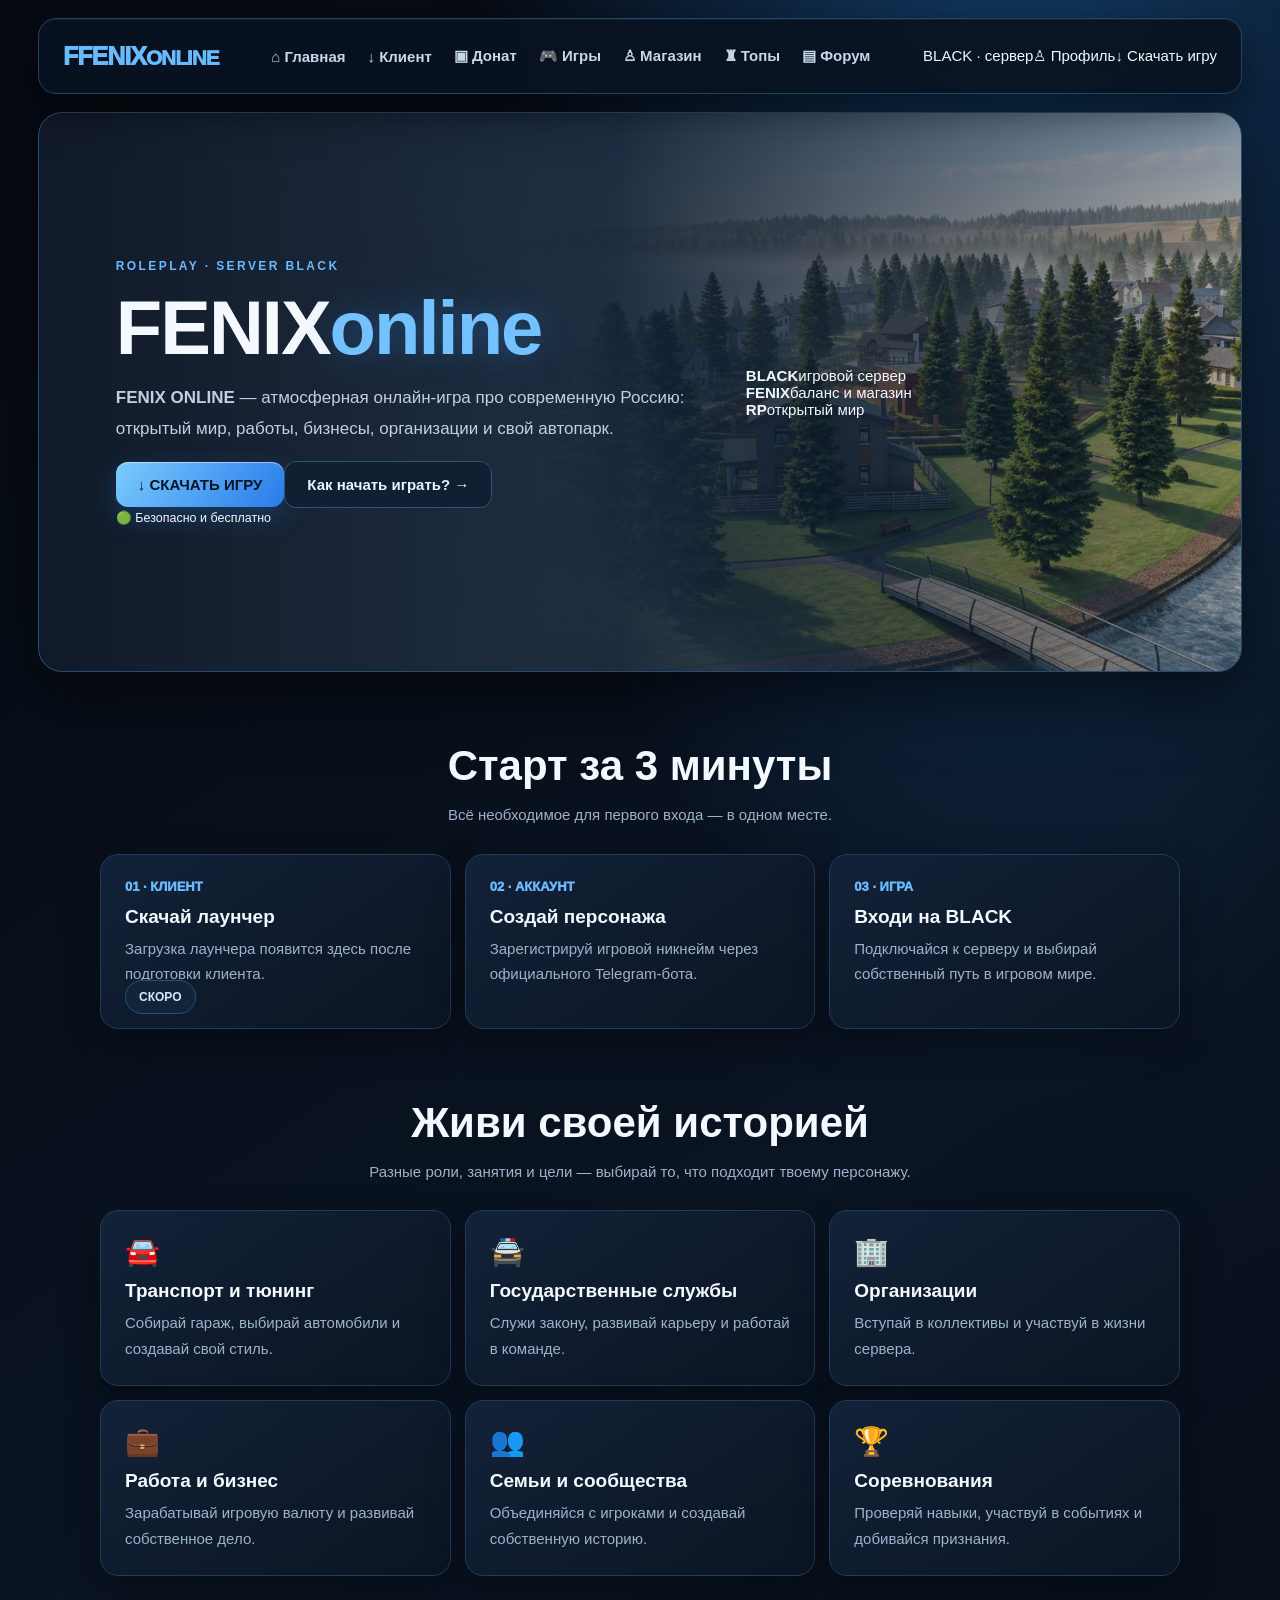
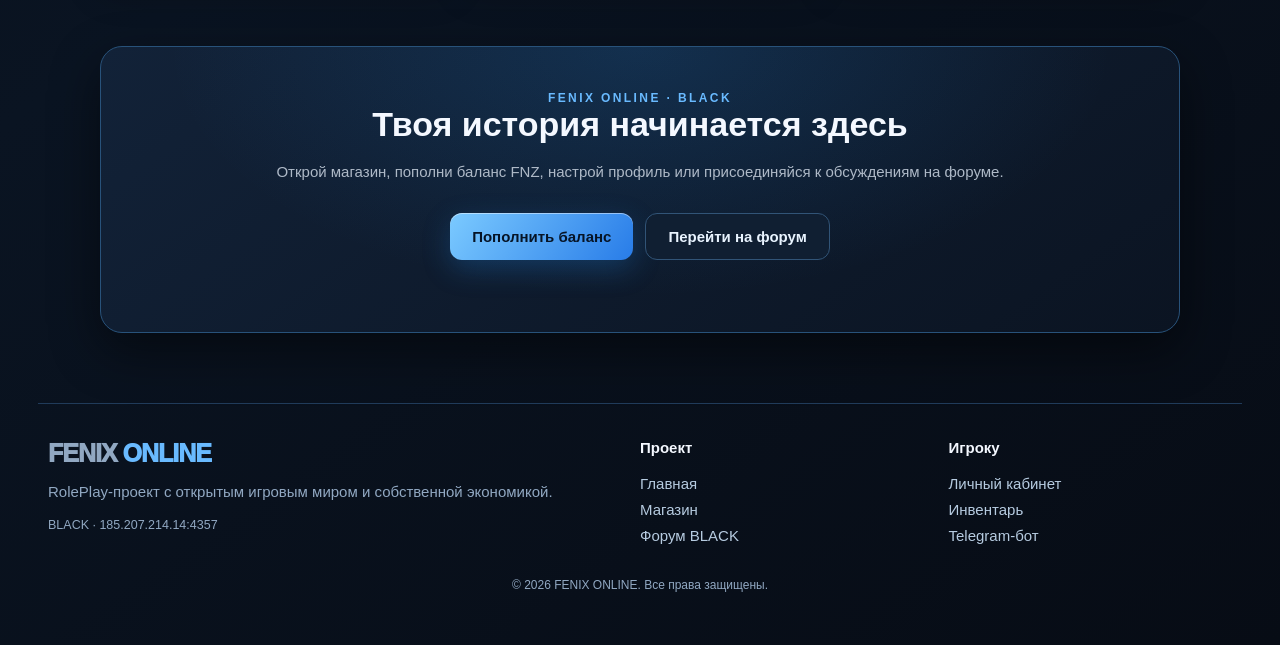
==== commit 64231d32: "Rebuild cinematic FENIX homepage hero from reference" ====
--- a/webapp/index.html
+++ b/webapp/index.html
@@ -19,7 +19,7 @@
 .footer{border-color:#203b5a;color:#91a8c2}.footer h4{color:#f4f8ff}.footer a{color:#b6cbe0}.footer a:hover{color:#72c1ff}
 @media(prefers-reduced-motion:reduce){*,*::before,*::after{transition:none!important;scroll-behavior:auto!important}}
 </style><link rel="stylesheet" href="/assets/fenix.css"></head><body><main class="wrap"><header class="nav fx-nav"><a class="brand fx-brand" href="/"><span class="fx-mark">F</span><span class="fx-brand-copy">FENIX<small>ONLINE</small></span></a><nav class="links fx-links"><a class="active" href="/">⌂ Главная</a><a class="" href="/client.html">↓ Клиент</a><a class="" href="/donate.html">▣ Донат</a><a class="" href="/Games.php">🎮 Игры</a><a href="/shop.html">♙ Магазин</a><a class="" href="/tops.html">♜ Топы</a><a href="http://forum.wh35748.web1.maze-tech.ru/index.php?forums/black.23/" target="_blank" rel="noopener">▤ Форум</a></nav><div class="fx-actions"><span class="fx-online"><i></i> BLACK · сервер</span><a class="fx-profile" href="/account.html">♙ Профиль</a><a class="fx-download" href="/client.html">↓ Скачать игру</a></div></header>
-<section class="hero"><div class="hero-inner"><div class="eyebrow">ROLEPLAY · SERVER BLACK</div><h1>Открытый мир.<br><span>Твоя история.</span></h1><p class="lead">Здесь нет одного правильного пути. Создай персонажа, найди своё дело, развивайся, покупай транспорт, вступай в организации и стань частью живого мира FENIX ONLINE.</p><div class="actions"><a class="btn" href="samp://185.207.214.14:4357">Начать играть</a><a class="btn ghost" href="/store">Открыть магазин</a><a class="btn ghost" href="/audio">Аудиозаписи</a></div><div class="pills"><span class="pill">BLACK · 185.207.214.14:4357</span><span class="pill">Свободный выбор роли</span><span class="pill">Игровая экономика</span></div></div></section>
+<section class="hero fx-home-hero"><div class="fx-home-inner"><div class="eyebrow">ROLEPLAY · SERVER BLACK</div><h1 class="fx-home-logo">FENIX<span>online</span></h1><p class="lead"><b>FENIX ONLINE</b> — атмосферная онлайн-игра про современную Россию: открытый мир, работы, бизнесы, организации и свой автопарк.</p><div class="fx-home-cta"><a class="btn" href="/client.html">↓ СКАЧАТЬ ИГРУ</a><a class="btn ghost" href="/client.html">Как начать играть? →</a></div><small>🟢 Безопасно и бесплатно</small></div><div class="fx-home-stats"><div><strong>BLACK</strong><span>игровой сервер</span></div><div><strong>FENIX</strong><span>баланс и магазин</span></div><div><strong>RP</strong><span>открытый мир</span></div></div></section>
 <section class="section"><h2 class="title">Старт за 3 минуты</h2><p class="sub">Всё необходимое для первого входа — в одном месте.</p><div class="steps"><article class="card"><div class="num">01 · КЛИЕНТ</div><h3>Скачай лаунчер</h3><p>Загрузка лаунчера появится здесь после подготовки клиента.</p><span class="pill">СКОРО</span></article><article class="card"><div class="num">02 · АККАУНТ</div><h3>Создай персонажа</h3><p>Зарегистрируй игровой никнейм через официального Telegram-бота.</p></article><article class="card"><div class="num">03 · ИГРА</div><h3>Входи на BLACK</h3><p>Подключайся к серверу и выбирай собственный путь в игровом мире.</p></article></div></section>
 <section class="section" id="world"><h2 class="title">Живи своей историей</h2><p class="sub">Разные роли, занятия и цели — выбирай то, что подходит твоему персонажу.</p><div class="features"><article class="feature"><div class="ico">🚘</div><h3>Транспорт и тюнинг</h3><p>Собирай гараж, выбирай автомобили и создавай свой стиль.</p></article><article class="feature"><div class="ico">🚔</div><h3>Государственные службы</h3><p>Служи закону, развивай карьеру и работай в команде.</p></article><article class="feature"><div class="ico">🏢</div><h3>Организации</h3><p>Вступай в коллективы и участвуй в жизни сервера.</p></article><article class="feature"><div class="ico">💼</div><h3>Работа и бизнес</h3><p>Зарабатывай игровую валюту и развивай собственное дело.</p></article><article class="feature"><div class="ico">👥</div><h3>Семьи и сообщества</h3><p>Объединяйся с игроками и создавай собственную историю.</p></article><article class="feature"><div class="ico">🏆</div><h3>Соревнования</h3><p>Проверяй навыки, участвуй в событиях и добивайся признания.</p></article></div></section>
 <section class="section"><div class="cta"><div class="eyebrow">FENIX ONLINE · BLACK</div><h2>Твоя история начинается здесь</h2><p>Открой магазин, пополни баланс FNZ, настрой профиль или присоединяйся к обсуждениям на форуме.</p><div class="actions" style="justify-content:center"><a class="btn" href="/donate.html">Пополнить баланс</a><a class="btn ghost" href="http://forum.wh35748.web1.maze-tech.ru/index.php?forums/black.23/">Перейти на форум</a></div></div></section>
